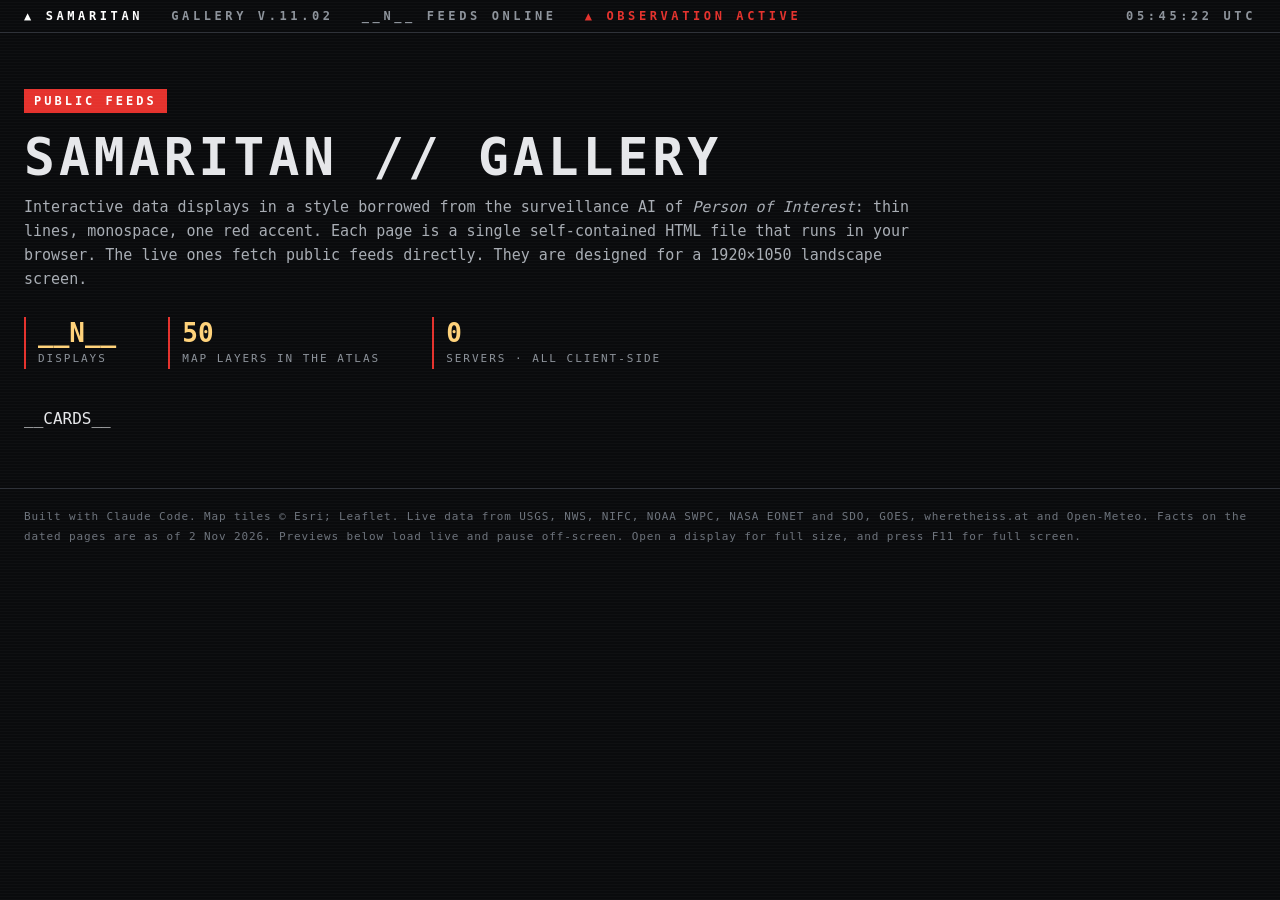
==== index.tpl.html @ b755f36e "Samaritan gallery: seven displays and index page Co-Authored-By: Claude Opus 5.5 <noreply@anthropic." ====
<!doctype html><html lang=en><meta charset=utf-8><meta name=viewport content="width=device-width,initial-scale=1">
<title>Samaritan // Gallery</title>
<meta name=description content="Interactive data displays in a Samaritan-inspired style: maps, live feeds, sky charts and dashboards.">
<style>
:root{--bg:#0a0b0d;--ink:#e6e7ea;--dim:#8d939b;--red:#e5322d;--gold:#ffd27a;--line:#2a2e35;--mono:'DejaVu Sans Mono',Menlo,Consolas,monospace}
*{box-sizing:border-box}
html,body{margin:0;background:var(--bg);color:var(--ink);font-family:var(--mono)}
body:before{content:'';position:fixed;inset:0;pointer-events:none;z-index:9;background:repeating-linear-gradient(0deg,rgba(255,255,255,.022) 0 1px,transparent 1px 3px)}
.hdr{position:sticky;top:0;z-index:5;display:flex;align-items:center;gap:2.2vw;padding:10px 24px;background:rgba(10,11,13,.94);border-bottom:1px solid var(--line);font:600 12px/1 var(--mono);letter-spacing:.3em;color:var(--dim);white-space:nowrap;overflow:hidden}
.hdr b{color:#fff;font-weight:700}.hdr i{font-style:normal;color:var(--red)}.hdr .clk{margin-left:auto}
.hero{max-width:1480px;margin:0 auto;padding:56px 24px 28px}
.chip{display:inline-block;background:var(--red);color:#fff;font:700 12px/1 var(--mono);letter-spacing:.25em;padding:6px 10px}
h1{margin:18px 0 10px;font:700 clamp(28px,4vw,52px)/1.05 var(--mono);letter-spacing:.08em;text-transform:uppercase}
.sub{max-width:900px;color:#a8adb4;font:400 15px/1.6 var(--mono)}
.stat{display:flex;gap:40px;margin-top:26px;flex-wrap:wrap}
.stat div{border-left:2px solid var(--red);padding:2px 12px}.stat b{display:block;font:700 26px/1.1 var(--mono);color:var(--gold)}.stat span{font:500 11px/1.4 var(--mono);color:var(--dim);letter-spacing:.18em}
.grid{max-width:1480px;margin:0 auto;padding:12px 24px 60px;display:grid;grid-template-columns:repeat(auto-fill,minmax(440px,1fr));gap:22px}
.card{display:block;color:inherit;text-decoration:none;border:1px solid #3a3f46;background:#0e1013;transition:border-color .25s,transform .25s;opacity:0;animation:in .6s forwards;animation-delay:calc(var(--i)*90ms)}
@keyframes in{from{opacity:0;transform:translateY(10px)}to{opacity:1;transform:none}}
.card:hover{border-color:var(--red);transform:translateY(-2px)}
.card:first-child{grid-column:span 2}
@media(max-width:960px){.card:first-child{grid-column:auto}.grid{grid-template-columns:1fr}}
.pv{position:relative;aspect-ratio:1920/1050;overflow:hidden;background:#07080a;border-bottom:1px solid var(--line)}
.pv iframe{position:absolute;left:0;top:0;width:1920px;height:1050px;border:0;transform-origin:0 0;pointer-events:none;background:#0a0b0d;z-index:1}
.pv .ld{position:absolute;left:50%;top:50%;transform:translate(-50%,-50%);font:600 11px/1 var(--mono);letter-spacing:.3em;color:#4d535b}
.pv:after{content:'';position:absolute;inset:8px;pointer-events:none;background:
 linear-gradient(var(--gold),var(--gold)) 0 0/14px 1.5px no-repeat,linear-gradient(var(--gold),var(--gold)) 0 0/1.5px 14px no-repeat,
 linear-gradient(var(--gold),var(--gold)) 100% 100%/14px 1.5px no-repeat,linear-gradient(var(--gold),var(--gold)) 100% 100%/1.5px 14px no-repeat;opacity:.7}
.meta{display:flex;gap:14px;align-items:center;padding:14px 16px 6px}
.meta .n{font:700 13px/1 var(--mono);color:var(--red);letter-spacing:.15em;border:1px solid var(--red);padding:6px 7px}
.meta .t{font:700 19px/1.1 var(--mono);letter-spacing:.08em;text-transform:uppercase;color:#fff}
.meta .g{font:600 11px/1.4 var(--mono);letter-spacing:.2em;color:var(--dim);margin-top:4px}
.card p{margin:6px 16px 10px;font:400 13px/1.6 var(--mono);color:#c9ccd1}
.card .k{margin:0 16px 14px;padding-top:8px;border-top:1px solid #1e2227;font:500 11px/1.5 var(--mono);color:#7d838b;letter-spacing:.08em}
.foot{max-width:1480px;margin:0 auto;padding:18px 24px 40px;border-top:1px solid var(--line);font:500 11px/1.8 var(--mono);color:#6d737c;letter-spacing:.08em}
.foot a{color:var(--dim)}
</style>
<div class=hdr><b>▲ SAMARITAN</b><span>GALLERY V.11.02</span><span>__N__ FEEDS ONLINE</span><i>▲ OBSERVATION ACTIVE</i><span class=clk id=clk></span></div>
<section class=hero>
 <span class=chip>PUBLIC FEEDS</span>
 <h1 id=h1>Samaritan // Gallery</h1>
 <div class=sub>Interactive data displays in a style borrowed from the surveillance AI of <i>Person of Interest</i>: thin lines, monospace, one red accent. Each page is a single self-contained HTML file that runs in your browser. The live ones fetch public feeds directly. They are designed for a 1920×1050 landscape screen.</div>
 <div class=stat><div><b>__N__</b><span>DISPLAYS</span></div><div><b>50</b><span>MAP LAYERS IN THE ATLAS</span></div><div><b>0</b><span>SERVERS · ALL CLIENT-SIDE</span></div></div>
</section>
<main class=grid>
__CARDS__
</main>
<div class=foot>Built with Claude Code. Map tiles © Esri; Leaflet. Live data from USGS, NWS, NIFC, NOAA SWPC, NASA EONET and SDO, GOES, wheretheiss.at and Open-Meteo. Facts on the dated pages are as of 2 Nov 2026. Previews below load live and pause off-screen. Open a display for full size, and press F11 for full screen.</div>
<script>
(function c(){const d=new Date();document.getElementById('clk').textContent=d.toISOString().slice(11,19)+' UTC';setTimeout(c,1000)})();
function fit(){document.querySelectorAll('.pv').forEach(p=>{const f=p.querySelector('iframe');f.style.transform=`scale(${p.clientWidth/1920})`})}
addEventListener('resize',fit);fit();
const io=new IntersectionObserver(es=>es.forEach(e=>{const f=e.target.querySelector('iframe');
 if(e.isIntersecting){if(!f.src||f.src==='about:blank')f.src=f.dataset.src}else if(f.src&&f.src!=='about:blank')f.src='about:blank'}),{rootMargin:'100px'});
document.querySelectorAll('.pv').forEach(p=>io.observe(p));
(function dec(){const h=document.getElementById('h1'),T=h.textContent,G='ИЯƎƆƧΣΞЖ#%&<>=+0123456789';let k=0;const iv=setInterval(()=>{h.textContent=T.split('').map((c,i)=>i<k||c===' '?c:G[Math.random()*G.length|0]).join('');if(++k>T.length)clearInterval(iv)},35)})();
</script>
</html>
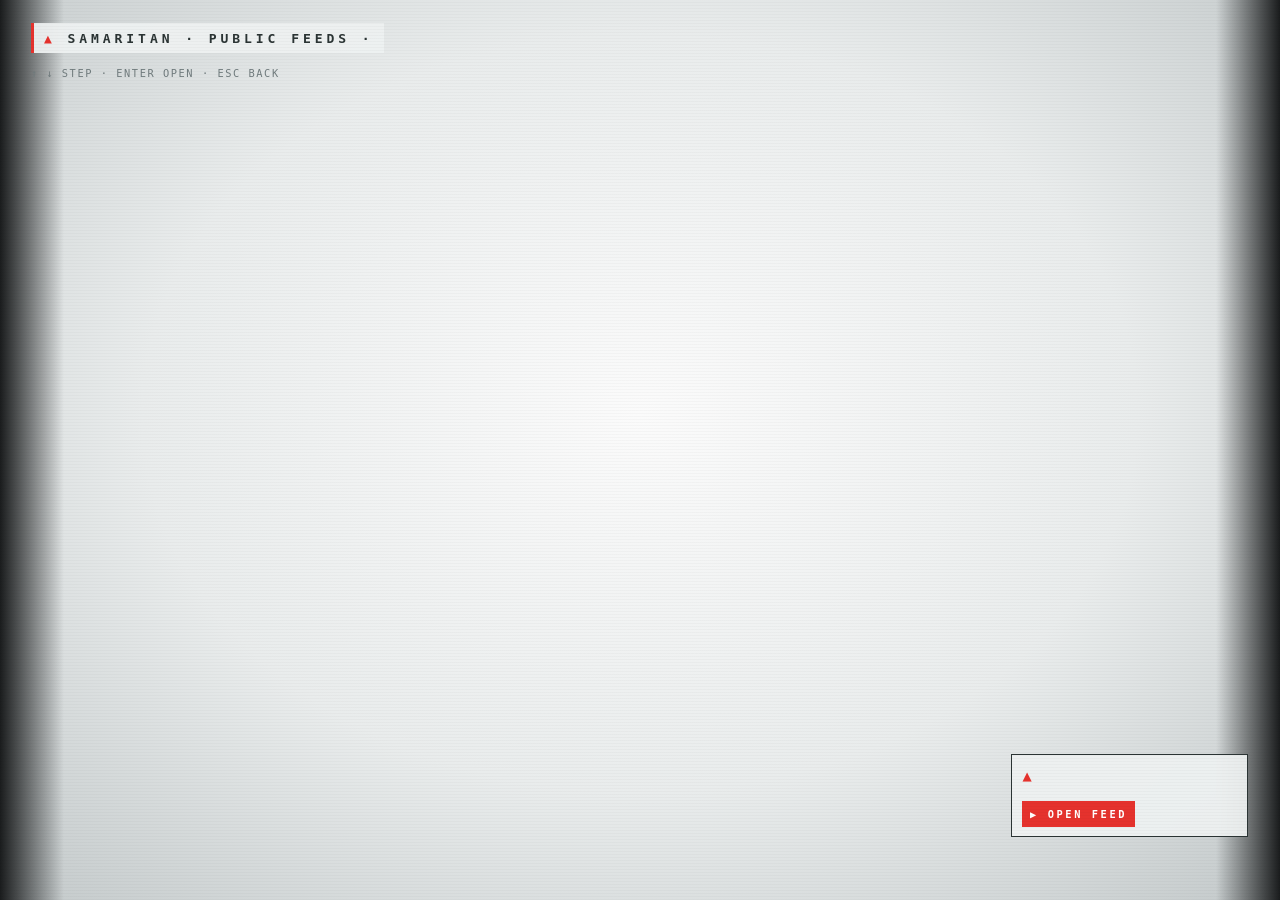
==== commit e001fc84: "Front page as a Samaritan feed wall; add Chicago 1871 and Lensing Playground Co-Authored-By: Claude " ====
--- a/index.tpl.html
+++ b/index.tpl.html
@@ -1,58 +1,88 @@
 <!doctype html><html lang=en><meta charset=utf-8><meta name=viewport content="width=device-width,initial-scale=1">
-<title>Samaritan // Gallery</title>
-<meta name=description content="Interactive data displays in a Samaritan-inspired style: maps, live feeds, sky charts and dashboards.">
+<title>Samaritan // Public Feeds</title>
 <style>
-:root{--bg:#0a0b0d;--ink:#e6e7ea;--dim:#8d939b;--red:#e5322d;--gold:#ffd27a;--line:#2a2e35;--mono:'DejaVu Sans Mono',Menlo,Consolas,monospace}
-*{box-sizing:border-box}
-html,body{margin:0;background:var(--bg);color:var(--ink);font-family:var(--mono)}
-body:before{content:'';position:fixed;inset:0;pointer-events:none;z-index:9;background:repeating-linear-gradient(0deg,rgba(255,255,255,.022) 0 1px,transparent 1px 3px)}
-.hdr{position:sticky;top:0;z-index:5;display:flex;align-items:center;gap:2.2vw;padding:10px 24px;background:rgba(10,11,13,.94);border-bottom:1px solid var(--line);font:600 12px/1 var(--mono);letter-spacing:.3em;color:var(--dim);white-space:nowrap;overflow:hidden}
-.hdr b{color:#fff;font-weight:700}.hdr i{font-style:normal;color:var(--red)}.hdr .clk{margin-left:auto}
-.hero{max-width:1480px;margin:0 auto;padding:56px 24px 28px}
-.chip{display:inline-block;background:var(--red);color:#fff;font:700 12px/1 var(--mono);letter-spacing:.25em;padding:6px 10px}
-h1{margin:18px 0 10px;font:700 clamp(28px,4vw,52px)/1.05 var(--mono);letter-spacing:.08em;text-transform:uppercase}
-.sub{max-width:900px;color:#a8adb4;font:400 15px/1.6 var(--mono)}
-.stat{display:flex;gap:40px;margin-top:26px;flex-wrap:wrap}
-.stat div{border-left:2px solid var(--red);padding:2px 12px}.stat b{display:block;font:700 26px/1.1 var(--mono);color:var(--gold)}.stat span{font:500 11px/1.4 var(--mono);color:var(--dim);letter-spacing:.18em}
-.grid{max-width:1480px;margin:0 auto;padding:12px 24px 60px;display:grid;grid-template-columns:repeat(auto-fill,minmax(440px,1fr));gap:22px}
-.card{display:block;color:inherit;text-decoration:none;border:1px solid #3a3f46;background:#0e1013;transition:border-color .25s,transform .25s;opacity:0;animation:in .6s forwards;animation-delay:calc(var(--i)*90ms)}
-@keyframes in{from{opacity:0;transform:translateY(10px)}to{opacity:1;transform:none}}
-.card:hover{border-color:var(--red);transform:translateY(-2px)}
-.card:first-child{grid-column:span 2}
-@media(max-width:960px){.card:first-child{grid-column:auto}.grid{grid-template-columns:1fr}}
-.pv{position:relative;aspect-ratio:1920/1050;overflow:hidden;background:#07080a;border-bottom:1px solid var(--line)}
-.pv iframe{position:absolute;left:0;top:0;width:1920px;height:1050px;border:0;transform-origin:0 0;pointer-events:none;background:#0a0b0d;z-index:1}
-.pv .ld{position:absolute;left:50%;top:50%;transform:translate(-50%,-50%);font:600 11px/1 var(--mono);letter-spacing:.3em;color:#4d535b}
-.pv:after{content:'';position:absolute;inset:8px;pointer-events:none;background:
- linear-gradient(var(--gold),var(--gold)) 0 0/14px 1.5px no-repeat,linear-gradient(var(--gold),var(--gold)) 0 0/1.5px 14px no-repeat,
- linear-gradient(var(--gold),var(--gold)) 100% 100%/14px 1.5px no-repeat,linear-gradient(var(--gold),var(--gold)) 100% 100%/1.5px 14px no-repeat;opacity:.7}
-.meta{display:flex;gap:14px;align-items:center;padding:14px 16px 6px}
-.meta .n{font:700 13px/1 var(--mono);color:var(--red);letter-spacing:.15em;border:1px solid var(--red);padding:6px 7px}
-.meta .t{font:700 19px/1.1 var(--mono);letter-spacing:.08em;text-transform:uppercase;color:#fff}
-.meta .g{font:600 11px/1.4 var(--mono);letter-spacing:.2em;color:var(--dim);margin-top:4px}
-.card p{margin:6px 16px 10px;font:400 13px/1.6 var(--mono);color:#c9ccd1}
-.card .k{margin:0 16px 14px;padding-top:8px;border-top:1px solid #1e2227;font:500 11px/1.5 var(--mono);color:#7d838b;letter-spacing:.08em}
-.foot{max-width:1480px;margin:0 auto;padding:18px 24px 40px;border-top:1px solid var(--line);font:500 11px/1.8 var(--mono);color:#6d737c;letter-spacing:.08em}
-.foot a{color:var(--dim)}
+html,body{margin:0;height:100%;overflow:hidden;background:#c3c9ca}
+#hw{position:fixed;inset:0;overflow:hidden;background:radial-gradient(ellipse at 50% 46%,#fbfbfb 0%,#e9ecec 55%,#c3c9ca 100%);font-family:'DejaVu Sans Mono',Menlo,Consolas,monospace;color:#2b3434;transform-origin:0 0}
+#hw:after{content:'';position:absolute;inset:0;pointer-events:none;z-index:8;background:repeating-linear-gradient(0deg,rgba(0,0,0,.025) 0 1px,transparent 1px 3px)}
+.bg{position:absolute;inset:0;width:100%;height:100%}
+.edge{position:absolute;top:0;bottom:0;left:0;width:5vw;z-index:2;background:linear-gradient(90deg,#1a1c1d,rgba(26,28,29,0))}
+.edge.r{left:auto;right:0;transform:scaleX(-1)}
+.tt{position:absolute;left:2.4vw;top:2.6vh;z-index:3;background:rgba(238,242,242,.94);padding:.8vh .8vw;border-left:3px solid #e5322d;font-weight:600;font-size:1.45vh;letter-spacing:.3em;white-space:nowrap}
+.tt i{font-style:normal;color:#e5322d}
+.help{position:absolute;left:2.4vw;top:7.4vh;z-index:3;font-size:1.15vh;letter-spacing:.15em;color:#6f7a7c}
+.clk{position:absolute;left:2.4vw;bottom:3vh;z-index:3;font-size:1.3vh;letter-spacing:.25em;color:#2b3434}
+.col{position:absolute;left:31vw;width:36vw;top:0;height:100%;z-index:3}
+.fd{position:absolute;left:0;width:100%;aspect-ratio:1920/1050;background:#111;outline:1px solid #8a9192;box-shadow:inset 0 0 0 2px #f4f4f4;overflow:hidden;cursor:pointer}
+.fd.on{outline:3px solid #e5322d}
+.fd img{position:absolute;inset:0;width:100%;height:100%;object-fit:cover;object-position:top}
+.fd iframe{position:absolute;left:0;top:0;width:1920px;height:1050px;border:0;transform-origin:0 0;pointer-events:none;background:#0a0b0d}
+.fd .id{position:absolute;left:.6vw;top:.6vh;z-index:2;font-weight:600;font-size:1.25vh;letter-spacing:.12em;color:#e9ecec;text-shadow:0 0 3px #000;padding:.25vh .3vw}
+.fd.on .id{background:#e5322d;text-shadow:none}
+.fd .nm{position:absolute;right:.6vw;bottom:.6vh;z-index:2;font-size:1.2vh;line-height:1.5;letter-spacing:.09em;color:#e9ecec;text-shadow:0 0 3px #000;text-align:right;text-transform:uppercase}
+.side{position:absolute;left:79vw;width:18.5vw;z-index:3}
+.inp{top:9vh;font-size:1.25vh;line-height:1.75;letter-spacing:.06em;white-space:pre;overflow:hidden;cursor:pointer}
+.inp .hi{background:#2b3434;color:#f4f4f4}
+.rd{bottom:7vh;font-size:1.35vh;line-height:1.6;letter-spacing:.08em;border:1.5px solid #2b3434;padding:1vh .8vw;background:rgba(238,242,242,.94);text-transform:uppercase;box-sizing:border-box}
+.rd b{display:block;font-weight:600;font-size:1.7vh;margin-bottom:.6vh}.rd b:before{content:'▲ ';color:#e5322d}
+.open{display:inline-block;margin-top:.8vh;background:#e5322d;color:#fff;font-weight:600;font-size:1.15vh;letter-spacing:.25em;padding:.5vh .6vw;cursor:pointer}
 </style>
-<div class=hdr><b>▲ SAMARITAN</b><span>GALLERY V.11.02</span><span>__N__ FEEDS ONLINE</span><i>▲ OBSERVATION ACTIVE</i><span class=clk id=clk></span></div>
-<section class=hero>
- <span class=chip>PUBLIC FEEDS</span>
- <h1 id=h1>Samaritan // Gallery</h1>
- <div class=sub>Interactive data displays in a style borrowed from the surveillance AI of <i>Person of Interest</i>: thin lines, monospace, one red accent. Each page is a single self-contained HTML file that runs in your browser. The live ones fetch public feeds directly. They are designed for a 1920×1050 landscape screen.</div>
- <div class=stat><div><b>__N__</b><span>DISPLAYS</span></div><div><b>50</b><span>MAP LAYERS IN THE ATLAS</span></div><div><b>0</b><span>SERVERS · ALL CLIENT-SIDE</span></div></div>
-</section>
-<main class=grid>
-__CARDS__
-</main>
-<div class=foot>Built with Claude Code. Map tiles © Esri; Leaflet. Live data from USGS, NWS, NIFC, NOAA SWPC, NASA EONET and SDO, GOES, wheretheiss.at and Open-Meteo. Facts on the dated pages are as of 2 Nov 2026. Previews below load live and pause off-screen. Open a display for full size, and press F11 for full screen.</div>
+<div id=hw>
+ <canvas class=bg></canvas><div class=edge></div><div class="edge r"></div>
+ <div class=tt><i>▲</i> SAMARITAN · PUBLIC FEEDS · <span id=n></span></div>
+ <div class=help>↑ ↓ STEP · ENTER OPEN · ESC BACK</div>
+ <div class=clk id=clk></div>
+ <div class=col></div>
+ <div class="side inp"></div>
+ <div class="side rd"><b></b><span></span><div><span class=open>▶ OPEN FEED</span></div></div>
+</div>
 <script>
-(function c(){const d=new Date();document.getElementById('clk').textContent=d.toISOString().slice(11,19)+' UTC';setTimeout(c,1000)})();
-function fit(){document.querySelectorAll('.pv').forEach(p=>{const f=p.querySelector('iframe');f.style.transform=`scale(${p.clientWidth/1920})`})}
-addEventListener('resize',fit);fit();
-const io=new IntersectionObserver(es=>es.forEach(e=>{const f=e.target.querySelector('iframe');
- if(e.isIntersecting){if(!f.src||f.src==='about:blank')f.src=f.dataset.src}else if(f.src&&f.src!=='about:blank')f.src='about:blank'}),{rootMargin:'100px'});
-document.querySelectorAll('.pv').forEach(p=>io.observe(p));
-(function dec(){const h=document.getElementById('h1'),T=h.textContent,G='ИЯƎƆƧΣΞЖ#%&<>=+0123456789';let k=0;const iv=setInterval(()=>{h.textContent=T.split('').map((c,i)=>i<k||c===' '?c:G[Math.random()*G.length|0]).join('');if(++k>T.length)clearInterval(iv)},35)})();
+const ITEMS=__ITEMS__;
+const HW={items:ITEMS,sel:0,pos:0,el:document.getElementById('hw'),busy:true,idle:0,
+ async bgPrep(){const ld=u=>new Promise(r=>{const im=new Image();im.onload=()=>r(im);im.onerror=()=>r(null);im.src=u});
+  const ims=await Promise.all(this.items.map(x=>ld(x.thumb)));const pre=(im,w,h,fl)=>{const c=document.createElement('canvas');c.width=w;c.height=h;const x=c.getContext('2d');
+   if(!im){x.fillStyle='#2b3434';x.globalAlpha=.35;x.fillRect(0,0,w,h);return c}x.filter=fl;x.drawImage(im,0,0,w,h);return c};
+  this.bgG=ims.map(im=>pre(im,220,120,'grayscale(1) contrast(1.1) brightness(1.06)'));this.bgC=ims.map(im=>pre(im,256,140,'saturate(.85)'));this.drawBg()},
+ drawBg(){const cv=this.el.querySelector('canvas.bg');if(!this.bgG)return;const W=innerWidth,H=innerHeight,d=devicePixelRatio||1;if(cv.width!==Math.round(W*d)){cv.width=Math.round(W*d);cv.height=Math.round(H*d)}
+  const x=cv.getContext('2d');x.setTransform(d,0,0,d,0,0);x.clearRect(0,0,W,H);const N=this.items.length,vw=W/100,vh=H/100,R=1050/1920;
+  const greyCol=(x0,w,rate,off)=>{const h=w*R,gap=1.6*vh,p=h+gap+1.4*vh,y0=H/2-h/2-this.pos*p*rate-off*p;
+   for(let r=-3;r<=3;r++)for(let i=0;i<N;i++){const k=r*N+i,y=y0+k*p;if(y>H||y+h+gap<0)continue;x.globalAlpha=.62;x.drawImage(this.bgG[i],x0,y,w,h);x.fillStyle='#2b3434';x.globalAlpha=.4;
+    x.fillRect(x0,y+h+.5*vh,w*(.25+((k*37%60+60)%60)/100),.45*vh);x.fillRect(x0,y+h+1.15*vh,w*(.15+((k*53%40+40)%40)/100),.3*vh)}x.globalAlpha=1};
+  greyCol(15*vw,6.5*vw,.35,0);greyCol(22.5*vw,7.2*vw,.6,.5);
+  const mw=8.5*vw,mh=mw*R,mp=mh+1.2*vh,my=H/2-mh/2-this.pos*mp;for(let i=0;i<N;i++){const y=my+i*mp;if(y>H||y+mh<0)continue;
+   x.globalAlpha=i===this.sel?1:.78;x.drawImage(this.bgC[i],69*vw,y,mw,mh);x.globalAlpha=1;x.lineWidth=i===this.sel?2.5:1;x.strokeStyle=i===this.sel?'#e5322d':'#8a9192';x.strokeRect(69*vw-.5,y-.5,mw+1,mh+1)}},
+ zoom(){const col=this.el.querySelector('.col'),w=col.clientWidth,x0=col.offsetLeft,h=w*1050/1920,top=(innerHeight-h)/2,s=innerWidth/w,cx=x0+w/2,cy=top+h/2;
+  return `translate(${innerWidth/2-s*cx}px,${innerHeight/2-s*cy}px) scale(${s})`},
+ dec(el,txt,ms){const G='ИЯƎƆƧΣΞЖ#%&<>=+0123456789';let k=0;clearInterval(el._t);el._t=setInterval(()=>{k++;el.textContent=txt.slice(0,k)+(k<txt.length?G[Math.random()*G.length|0]:'');if(k>=txt.length)clearInterval(el._t)},ms)},
+ go(k,now){const N=this.items.length;k=(k+N)%N;const jump=Math.abs(k-this.sel)>1&&!now;this.sel=k;const it=this.items[k];
+  this.el.querySelector('.inp').innerHTML=this.items.map((x,i)=>{const s='INPUT_'+String(i+1).padStart(3,'0')+'  '+x.title.toUpperCase().slice(0,20).padEnd(20)+(i===k?' <<':'   ');return `<div data-i=${i}>${i===k?'<span class=hi>'+s+'</span>':s}</div>`}).join('');
+  this.el.querySelectorAll('.inp>div').forEach(d=>d.onclick=()=>{this.touch();this.go(+d.dataset.i)});
+  this.dec(this.el.querySelector('.rd b'),it.title.toUpperCase(),18);this.dec(this.el.querySelector('.rd>span'),'FEED '+String(k+1).padStart(2,'0')+' OF '+String(N).padStart(2,'0')+' · '+it.tag,10);
+  const p0=this.pos,t0=performance.now(),D=now?1:(jump?500:320),self=this;(function f(){const u=Math.min(1,(performance.now()-t0)/D),e=u<.5?4*u*u*u:1-Math.pow(2-2*u,3)/2;self.pos=p0+(k-p0)*e;self.lay();self.drawBg();if(u<1)requestAnimationFrame(f)})()},
+ lay(){const col=this.el.querySelector('.col'),W=col.clientWidth,h=W*1050/1920,gap=innerHeight*.018,p=h+gap,top=(innerHeight-h)/2,N=this.items.length,want=new Set();
+  for(let i=Math.floor(this.pos-top/p)-1;i<=this.pos+(innerHeight-top)/p+1;i++){if(i<0||i>=N)continue;want.add(i);let d=col.querySelector('[data-i="'+i+'"]');const x=this.items[i];
+   if(!d){d=document.createElement('div');d.className='fd';d.dataset.i=i;d.innerHTML=`<img src="${x.thumb}" alt=""><div class=id>F${String(i+1).padStart(3,'0')} // FEED</div><div class=nm></div>`;
+    d.querySelector('.nm').textContent=x.title+' · '+x.tag;d.onclick=()=>{this.touch();if(i===this.sel)this.dive();else this.go(i)};col.appendChild(d)}
+   d.style.top=(top+(i-this.pos)*p)+'px';d.classList.toggle('on',i===this.sel);
+   let fr=d.querySelector('iframe');const live=i===this.sel;
+   if(live&&!fr){fr=document.createElement('iframe');fr.tabIndex=-1;fr.style.transform='scale('+(W/1920)+')';fr.style.opacity=0;fr.style.transition='opacity .4s';
+    fr.onload=()=>setTimeout(()=>fr.style.opacity=1,250);d.appendChild(fr);clearTimeout(this.lt);this.lt=setTimeout(()=>{if(fr.isConnected)fr.src=x.src},350)}
+   else if(!live&&fr)fr.remove();if(fr)fr.style.transform='scale('+(W/1920)+')'}
+  col.querySelectorAll('.fd').forEach(d=>{if(!want.has(+d.dataset.i))d.remove()})},
+ async dive(){if(this.busy)return;this.busy=true;const e=this.el;e.style.transition='transform .7s cubic-bezier(.65,0,.35,1)';e.style.transform=this.zoom();
+  await new Promise(r=>setTimeout(r,700));location.href=this.items[this.sel].src},
+ touch(){this.idle=performance.now()}};
+document.getElementById('n').textContent=String(ITEMS.length).padStart(2,'0');
+(function c(){document.getElementById('clk').textContent=new Date().toISOString().slice(11,19)+' UTC';setTimeout(c,1000)})();
+addEventListener('keydown',e=>{if(HW.busy)return;const k=e.key;HW.touch();
+ if(k==='ArrowUp'||k==='ArrowLeft'){e.preventDefault();HW.go(HW.sel-1)}else if(k==='ArrowDown'||k==='ArrowRight'){e.preventDefault();HW.go(HW.sel+1)}else if(k==='Enter'){HW.dive()}});
+let wl=0;addEventListener('wheel',e=>{if(HW.busy)return;const t=performance.now();if(t-wl<380)return;wl=t;HW.touch();HW.go(HW.sel+(e.deltaY>0?1:-1))},{passive:true});
+let ty=null;addEventListener('touchstart',e=>{ty=e.touches[0].clientY},{passive:true});addEventListener('touchend',e=>{if(ty===null||HW.busy)return;const dy=e.changedTouches[0].clientY-ty;ty=null;if(Math.abs(dy)>40){HW.touch();HW.go(HW.sel+(dy<0?1:-1))}});
+document.querySelector('.open').onclick=()=>{HW.touch();HW.dive()};
+addEventListener('resize',()=>{HW.lay();HW.drawBg()});
+addEventListener('pageshow',e=>{if(e.persisted){HW.el.style.transition='none';HW.el.style.transform='none';HW.busy=false}});
+setInterval(()=>{if(!HW.busy&&performance.now()-HW.idle>12000){HW.go(HW.sel+1);HW.idle=performance.now()}},1000);
+(async()=>{const s=+(sessionStorage.getItem('feed')||0);HW.sel=HW.pos=s;await HW.bgPrep();HW.go(s,true);const e=HW.el;e.style.transform=HW.zoom();await new Promise(r=>setTimeout(r,450));
+ e.style.transition='transform .9s cubic-bezier(.65,0,.35,1)';e.style.transform='none';setTimeout(()=>{HW.busy=false;HW.touch()},920)})();
+addEventListener('beforeunload',()=>sessionStorage.setItem('feed',HW.sel));
 </script>
 </html>
